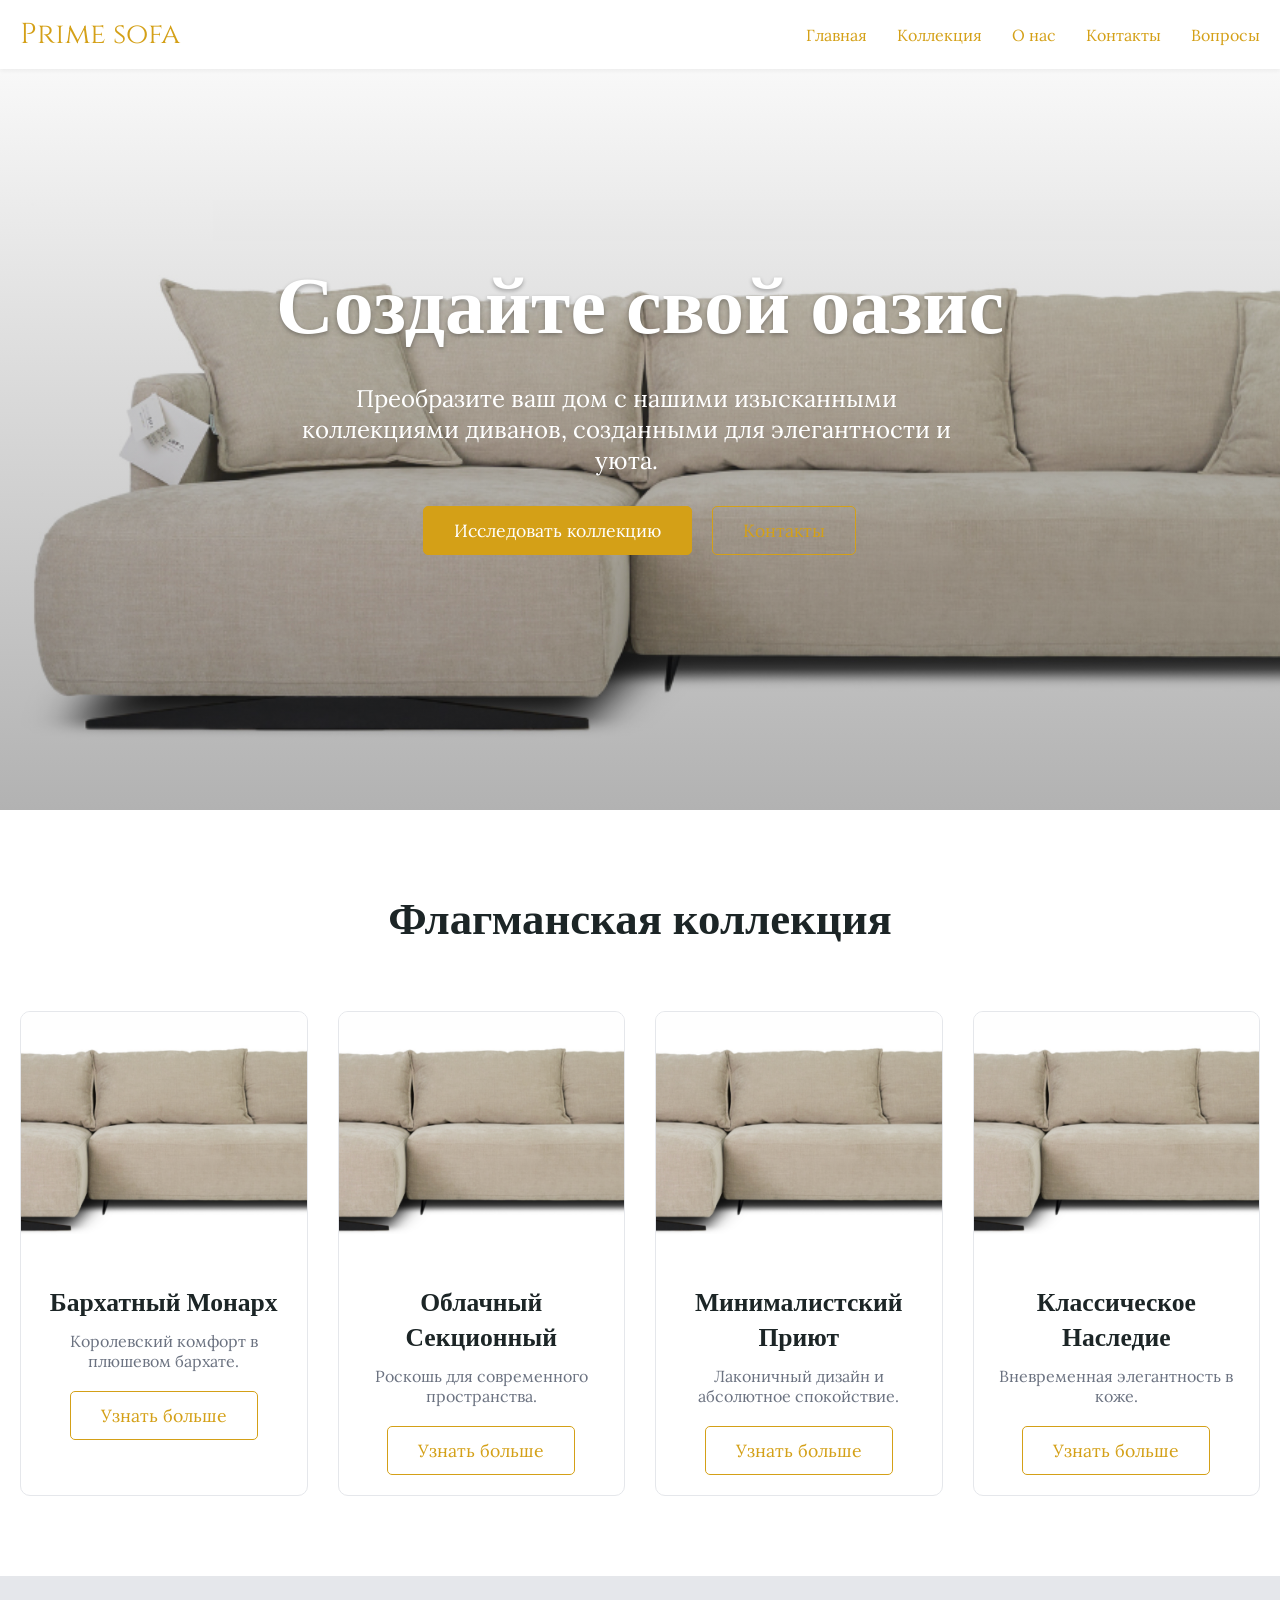
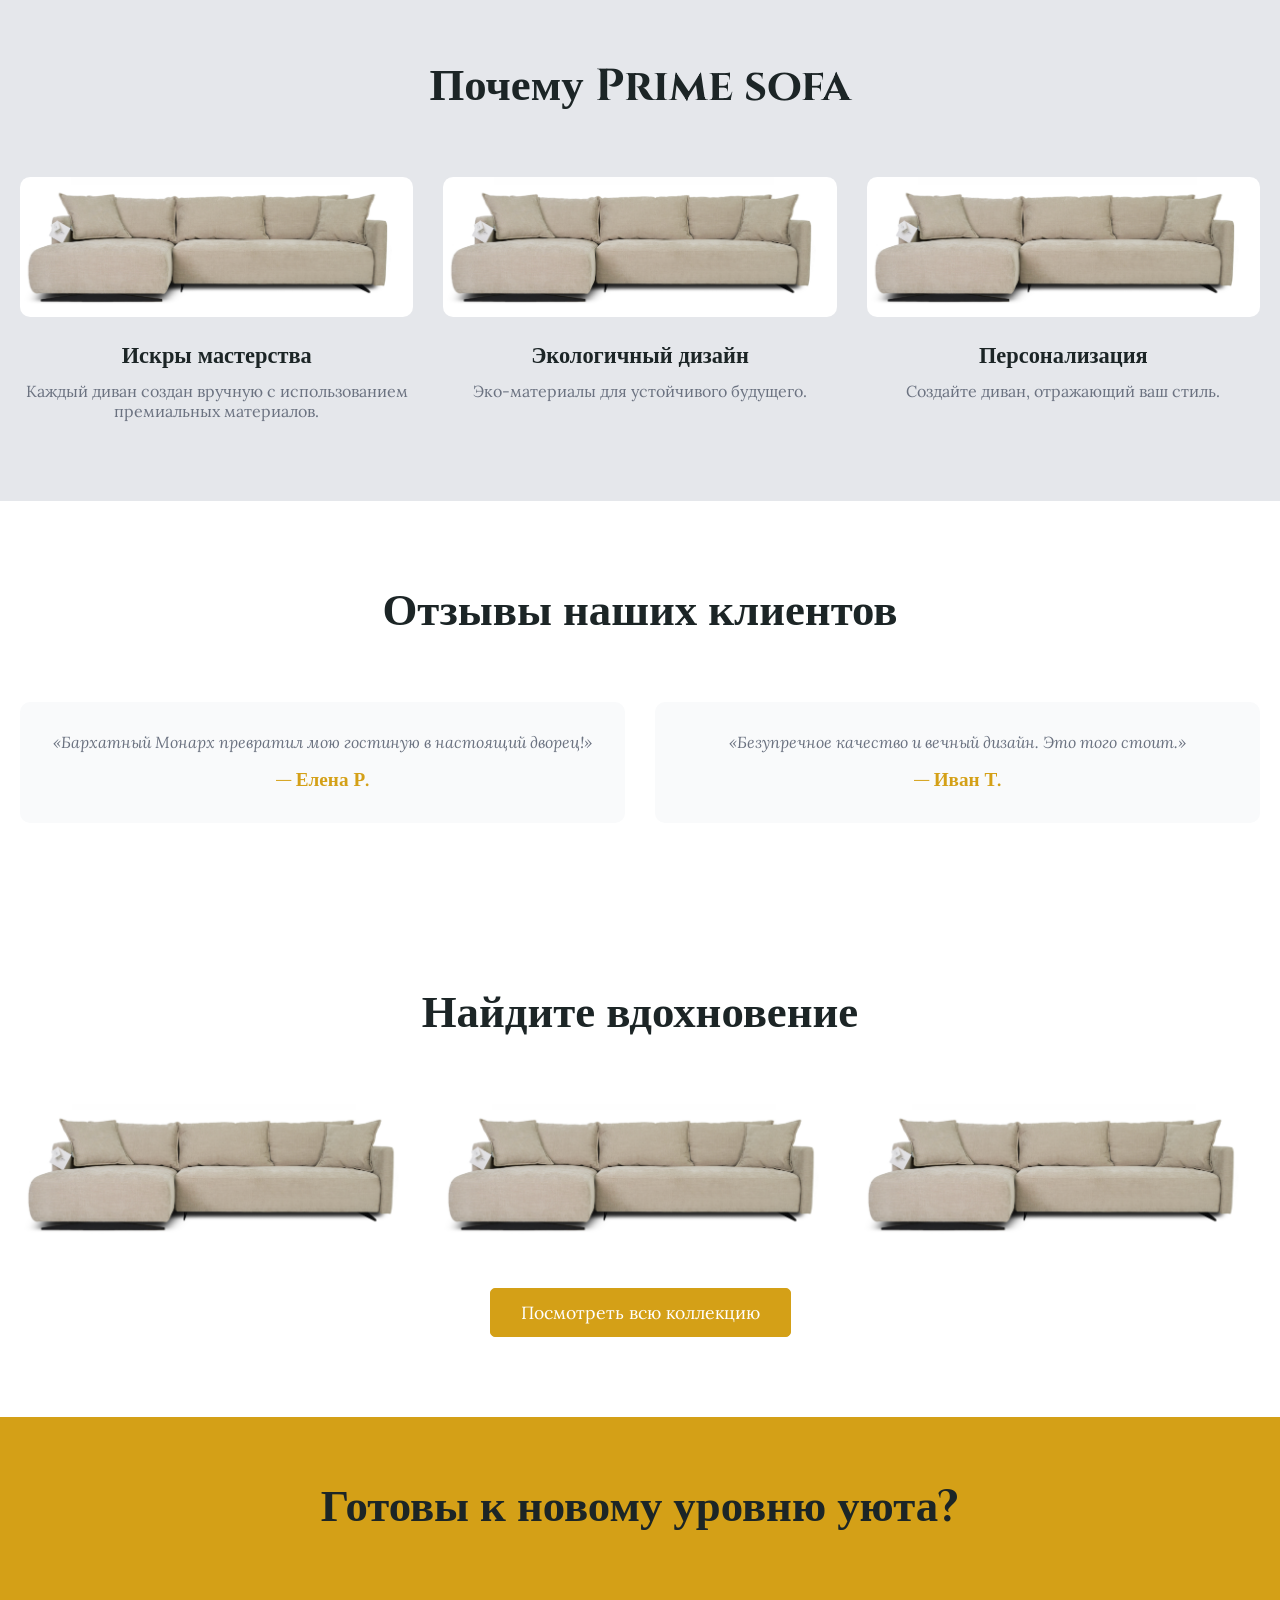
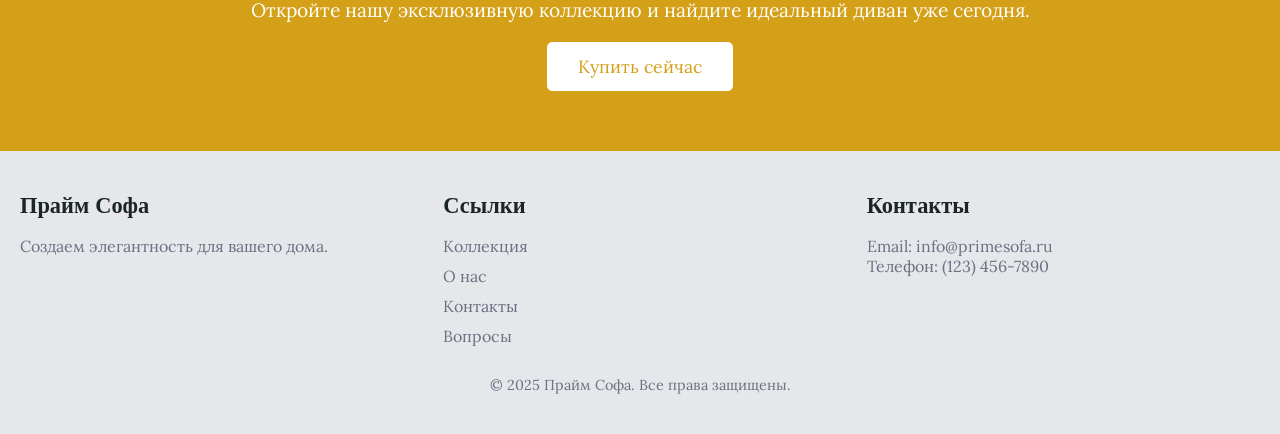
==== index.html @ dd7c4c68 "Add files via upload" ====
<!DOCTYPE html>
<html lang="ru">
<head>
    <meta charset="UTF-8">
    <meta name="viewport" content="width=device-width, initial-scale=1.0">
    <title>Прайм Софа</title>
    <link rel="stylesheet" href="css/styles.css">
    <link href="https://fonts.googleapis.com/css2?family=Cinzel:wght@400;700&family=Lora:wght@400;500&display=swap" rel="stylesheet">
</head>
<body>
    <header class="navbar">
        <div class="container">
            <a href="index.html" class="logo">Prime sofa</a>
            <nav>
                <ul class="nav-links">
                    <li><a href="index.html">Главная</a></li>
                    <li><a href="catalog.html">Коллекция</a></li>
                    <li><a href="about.html">О нас</a></li>
                    <li><a href="contact.html">Контакты</a></li>
                    <li><a href="faq.html">Вопросы</a></li>
                </ul>
                <div class="menu-toggle">
                    <span></span>
                    <span></span>
                    <span></span>
                </div>
            </nav>
        </div>
    </header>

    <section class="hero">
        <img src="images/sofa.png" class="hero-image" loading="lazy">
        <div class="hero-overlay"></div>
        <div class="hero-content">
            <h1>Создайте свой оазис</h1>
            <p>Преобразите ваш дом с нашими изысканными коллекциями диванов, созданными для элегантности и уюта.</p>
            <div class="hero-ctas">
                <a href="catalog.html" class="btn btn-primary">Исследовать коллекцию</a>
                <a href="about.html" class="btn btn-secondary">Контакты</a>
            </div>
        </div>
    </section>

    <section class="featured">
        <div class="container">
            <h2>Флагманская коллекция</h2>
            <div class="featured-grid">
                <div class="product-card" data-aos="fade-up">
                    <img src="images/sofa.png" alt="Бархатный Монарх" loading="lazy">
                    <div class="product-info">
                        <h3>Бархатный Монарх</h3>
                        <p>Королевский комфорт в плюшевом бархате.</p>
                        <a href="product.html" class="btn btn-secondary">Узнать больше</a>
                    </div>
                </div>
                <div class="product-card" data-aos="fade-up" data-aos-delay="100">
                    <img src="images/sofa.png" alt="Облачный Секционный" loading="lazy">
                    <div class="product-info">
                        <h3>Облачный Секционный</h3>
                        <p>Роскошь для современного пространства.</p>
                        <a href="product.html" class="btn btn-secondary">Узнать больше</a>
                    </div>
                </div>
                <div class="product-card" data-aos="fade-up" data-aos-delay="200">
                    <img src="images/sofa.png" alt="Минималистский Приют" loading="lazy">
                    <div class="product-info">
                        <h3>Минималистский Приют</h3>
                        <p>Лаконичный дизайн и абсолютное спокойствие.</p>
                        <a href="product.html" class="btn btn-secondary">Узнать больше</a>
                    </div>
                </div>
                <div class="product-card" data-aos="fade-up" data-aos-delay="300">
                    <img src="images/sofa.png" alt="Классическое Наследие" loading="lazy">
                    <div class="product-info">
                        <h3>Классическое Наследие</h3>
                        <p>Вневременная элегантность в коже.</p>
                        <a href="product.html" class="btn btn-secondary">Узнать больше</a>
                    </div>
                </div>
            </div>
        </div>
    </section>

    <section class="values">
        <div class="container">
            <h2>Почему Prime sofa</h2>
            <div class="values-grid">
                <div class="value-item" data-aos="fade-up">
                    <img src="images/sofa.png" alt="Мастерство" loading="lazy">
                    <h3>Искры мастерства</h3>
                    <p>Каждый диван создан вручную с использованием премиальных материалов.</p>
                </div>
                <div class="value-item" data-aos="fade-up" data-aos-delay="100">
                    <img src="images/sofa.png" alt="Экологичность" loading="lazy">
                    <h3>Экологичный дизайн</h3>
                    <p>Эко-материалы для устойчивого будущего.</p>
                </div>
                <div class="value-item" data-aos="fade-up" data-aos-delay="200">
                    <img src="images/sofa.png" alt="Индивидуальность" loading="lazy">
                    <h3>Персонализация</h3>
                    <p>Создайте диван, отражающий ваш стиль.</p>
                </div>
            </div>
        </div>
    </section>

    <section class="testimonials">
        <div class="container">
            <h2>Отзывы наших клиентов</h2>
            <div class="testimonials-grid">
                <div class="testimonial-item" data-aos="fade-up">
                    <p>«Бархатный Монарх превратил мою гостиную в настоящий дворец!»</p>
                    <h4>— Елена Р.</h4>
                </div>
                <div class="testimonial-item" data-aos="fade-up" data-aos-delay="100">
                    <p>«Безупречное качество и вечный дизайн. Это того стоит.»</p>
                    <h4>— Иван Т.</h4>
                </div>
            </div>
        </div>
    </section>

    <section class="gallery">
        <div class="container">
            <h2>Найдите вдохновение</h2>
            <div class="gallery-grid">
                <div class="gallery-item" data-aos="fade-up">
                    <img src="images/sofa.png" alt="Диван в современном доме" loading="lazy">
                </div>
                <div class="gallery-item" data-aos="fade-up" data-aos-delay="100">
                    <img src="images/sofa.png" alt="Диван в уютном пространстве" loading="lazy">
                </div>
                <div class="gallery-item" data-aos="fade-up" data-aos-delay="200">
                    <img src="images/sofa.png" alt="Диван в роскошной обстановке" loading="lazy">
                </div>
            </div>
            <div class="gallery-cta">
                <a href="catalog.html" class="btn btn-primary">Посмотреть всю коллекцию</a>
            </div>
        </div>
    </section>

    <section class="cta-banner">
        <div class="container">
            <h2>Готовы к новому уровню уюта?</h2>
            <p>Откройте нашу эксклюзивную коллекцию и найдите идеальный диван уже сегодня.</p>
            <a href="catalog.html" class="btn btn-primary">Купить сейчас</a>
        </div>
    </section>

    <footer>
        <div class="container">
            <div class="footer-grid">
                <div>
                    <h3>Прайм Софа</h3>
                    <p>Создаем элегантность для вашего дома.</p>
                </div>
                <div>
                    <h3>Ссылки</h3>
                    <ul>
                        <li><a href="catalog.html">Коллекция</a></li>
                        <li><a href="about.html">О нас</a></li>
                        <li><a href="contact.html">Контакты</a></li>
                        <li><a href="faq.html">Вопросы</a></li>
                    </ul>
                </div>
                <div>
                    <h3>Контакты</h3>
                    <p>Email: info@primesofa.ru</p>
                    <p>Телефон: (123) 456-7890</p>
                </div>
            </div>
            <p class="footer-bottom">© 2025 Прайм Софа. Все права защищены.</p>
        </div>
    </footer>

    <script src="js/main.js"></script>
</body>
</html>
---- css/styles.css ----
* {
    margin: 0;
    padding: 0;
    box-sizing: border-box;
}

body {
    font-family: 'Lora', serif;
    color: #6B7280;
    background: #FFFFFF;
    overflow-x: hidden;
}

.container {
    max-width: 1400px;
    margin: 0 auto;
    padding: 0 20px;
}

/* Navbar */
.navbar {
    position: fixed;
    top: 0;
    width: 100%;
    background: rgba(255, 255, 255, 0.95);
    z-index: 1000;
    padding: 15px 0;
    box-shadow: 0 2px 4px rgba(0, 0, 0, 0.05);
}

.navbar .container {
    display: flex;
    justify-content: space-between;
    align-items: center;
}

.logo {
    font-family: 'Cinzel', serif;
    font-size: 1.8rem;
    color: #D4A017;
    text-decoration: none;
}

.nav-links {
    list-style: none;
    display: flex;
    gap: 30px;
}

.nav-links a {
    color: #D4A017;
    text-decoration: none;
    font-size: 1rem;
    transition: color 0.3s ease;
}

.nav-links a:hover {
    color: #B8860B;
}

.menu-toggle {
    display: none;
    flex-direction: column;
    gap: 5px;
    cursor: pointer;
}

.menu-toggle span {
    width: 25px;
    height: 2px;
    background: #D4A017;
    transition: all 0.3s ease;
}

/* Hero */
.hero {
    position: relative;
    height: 90vh;
    display: flex;
    align-items: center;
    justify-content: center;
    text-align: center;
    overflow: hidden;
}

.hero-image {
    position: absolute;
    top: 200px;
    left: 0;
    object-fit: cover;
}

.hero-overlay {
    position: absolute;
    top: 0;
    left: 0;
    width: 100%;
    height: 100%;
    background: linear-gradient(rgba(255, 255, 255, 0.2), rgba(0, 0, 0, 0.3));
    z-index: 1;
}

.hero-content {
    position: relative;
    z-index: 2;
    color: #1C2526;
}

.hero-content h1 {
    font-family: 'Cinzel', serif;
    font-size: 5rem;
    margin-bottom: 20px;
    color: #FFFFFF;
    text-shadow: 0 2px 4px rgba(0, 0, 0, 0.3);
}

.hero-content p {
    font-size: 1.5rem;
    margin-bottom: 30px;
    max-width: 700px;
    color: #FFFFFF;
}

.hero-ctas {
    display: flex;
    gap: 20px;
    justify-content: center;
}

.btn {
    display: inline-block;
    padding: 12px 30px;
    text-decoration: none;
    font-size: 1.1rem;
    border-radius: 5px;
    transition: all 0.3s ease;
}

.btn-primary {
    background: #D4A017;
    color: #FFFFFF;
    border: 1px solid #D4A017;
}

.btn-primary:hover {
    background: #B8860B;
    border-color: #B8860B;
}

.btn-secondary {
    background: transparent;
    color: #D4A017;
    border: 1px solid #D4A017;
}

.btn-secondary:hover {
    background: #D4A017;
    color: #FFFFFF;
}

/* Featured Section */
.featured {
    padding: 80px 0;
    background: #FFFFFF;
}

.featured h2, .values h2, .testimonials h2, .gallery h2, .cta-banner h2 {
    font-family: 'Cinzel', serif;
    font-size: 2.8rem;
    text-align: center;
    margin-bottom: 60px;
    color: #1C2526;
}

.featured-grid {
    display: grid;
    grid-template-columns: repeat(auto-fit, minmax(250px, 1fr));
    gap: 30px;
}

.product-card {
    background: #FFFFFF;
    border: 1px solid #E5E7EB;
    border-radius: 10px;
    overflow: hidden;
    transition: transform 0.3s ease, box-shadow 0.3s ease;
}

.product-card:hover {
    transform: translateY(-10px);
    box-shadow: 0 6px 20px rgba(0, 0, 0, 0.1);
}

.product-card img {
    width: 100%;
    height: 250px;
    object-fit: cover;
}

.product-info {
    padding: 20px;
    text-align: center;
}

.product-info h3 {
    font-family: 'Cinzel', serif;
    font-size: 1.6rem;
    color: #1C2526;
    margin-bottom: 10px;
}

.product-info p {
    font-size: 1rem;
    margin-bottom: 20px;
}

/* Values Section */
.values {
    padding: 80px 0;
    background: #E5E7EB;
}

.values-grid {
    display: grid;
    grid-template-columns: repeat(auto-fit, minmax(250px, 1fr));
    gap: 30px;
}

.value-item {
    text-align: center;
}

.value-item img {
    width: 100%;
    height: 140px;
    object-fit: cover;
    border-radius: 10px;
    margin-bottom: 20px;
}

.value-item h3 {
    font-family: 'Cinzel', serif;
    font-size: 1.4rem;
    color: #1C2526;
    margin-bottom: 10px;
}

/* Testimonials Section */
.testimonials {
    padding: 80px 0;
    background: #FFFFFF;
}

.testimonials-grid {
    display: grid;
    grid-template-columns: repeat(auto-fit, minmax(300px, 1fr));
    gap: 30px;
}

.testimonial-item {
    background: #F9FAFB;
    padding: 30px;
    border-radius: 10px;
    text-align: center;
}

.testimonial-item p {
    font-style: italic;
    margin-bottom: 15px;
}

.testimonial-item h4 {
    font-family: 'Cinzel', serif;
    color: #D4A017;
    font-size: 1.2rem;
}

/* Gallery Section */
.gallery {
    padding: 80px 0;
    background: #FFFFFF;
}

.gallery-grid {
    display: grid;
    grid-template-columns: repeat(auto-fit, minmax(300px, 1fr));
    gap: 20px;
}

.gallery-item img {
    width: 100%;
    height: 140px;
    object-fit: cover;
    border-radius: 10px;
    transition: transform 0.3s ease;
}

.gallery-item:hover img {
    transform: scale(1.05);
}

.gallery-cta {
    text-align: center;
    margin-top: 40px;
}

/* CTA Banner */
.cta-banner {
    padding: 60px 0;
    background: #D4A017;
    color: #FFFFFF;
    text-align: center;
}

.cta-banner p {
    font-size: 1.2rem;
    margin-bottom: 20px;
    color: #FFFFFF;
}

.cta-banner .btn {
    background: #FFFFFF;
    color: #D4A017;
    border-color: #FFFFFF;
}

.cta-banner .btn:hover {
    background: #E5E7EB;
    color: #D4A017;
}

/* Footer */
footer {
    background: #E5E7EB;
    padding: 40px 0;
}

.footer-grid {
    display: grid;
    grid-template-columns: repeat(auto-fit, minmax(200px, 1fr));
    gap: 30px;
    margin-bottom: 20px;
}

.footer-grid h3 {
    font-family: 'Cinzel', serif;
    color: #1C2526;
    font-size: 1.4rem;
    margin-bottom: 15px;
}

.footer-grid ul {
    list-style: none;
}

.footer-grid ul li {
    margin-bottom: 10px;
}

.footer-grid ul li a {
    color: #6B7280;
    text-decoration: none;
}

.footer-grid ul li a:hover {
    color: #D4A017;
}

.footer-bottom {
    text-align: center;
    font-size: 0.9rem;
    color: #6B7280;
}

/* Responsive Design */
@media (max-width: 768px) {
    .nav-links {
        display: none;
        position: absolute;
        top: 70px;
        left: 0;
        width: 100%;
        background: #FFFFFF;
        flex-direction: column;
        padding: 20px;
        text-align: center;
        box-shadow: 0 4px 8px rgba(0, 0, 0, 0.1);
    }

    .nav-links.active {
        display: flex;
    }

    .menu-toggle {
        display: flex;
    }

    .hero-content h1 {
        font-size: 3rem;
    }

    .hero-content p {
        font-size: 1.2rem;
    }

    .hero-ctas {
        flex-direction: column;
        gap: 15px;
    }

    .product-card img, .gallery-item img {
        height: 200px;
    }
}


/* Previous styles unchanged, adding page-specific styles */

/* Catalog Page */
.catalog {
    padding: 80px 0;
    background: #FFFFFF;
}

.filters {
    display: flex;
    gap: 20px;
    margin-bottom: 40px;
    justify-content: center;
}

.filter {
    padding: 10px;
    border: 1px solid #E5E7EB;
    border-radius: 5px;
    font-family: 'Lora', serif;
    font-size: 1rem;
    color: #6B7280;
    background: #FFFFFF;
    transition: border-color 0.3s ease;
}

.filter:hover, .filter:focus {
    border-color: #D4A017;
}

.catalog-grid {
    display: grid;
    grid-template-columns: repeat(auto-fit, minmax(250px, 1fr));
    gap: 30px;
}

/* Product Page */
.product-hero {
    position: relative;
    height: 70vh;
    display: flex;
    align-items: center;
    justify-content: center;
    text-align: center;
    overflow: hidden;
}

.product-image {
    position: absolute;
    top: 0;
    left: 0;
    width: 100%;
    height: 100%;
    object-fit: cover;
}

.product-overlay {
    position: absolute;
    top: 0;
    left: 0;
    width: 100%;
    height: 100%;
    background: linear-gradient(rgba(255, 255, 255, 0.2), rgba(0, 0, 0, 0.3));
    z-index: 1;
}

.product-content {
    position: relative;
    z-index: 2;
    color: #FFFFFF;
}

.product-details {
    padding: 80px 0;
    background: #FFFFFF;
}

.product-main {
    display: grid;
    grid-template-columns: 1fr 1fr;
    gap: 40px;
}

.product-gallery {
    position: relative;
}

.main-image {
    width: 100%;
    height: 400px;
    object-fit: cover;
    border-radius: 10px;
    cursor: zoom-in;
}

.thumbnails {
    display: flex;
    gap: 10px;
    margin-top: 10px;
}

.thumbnail {
    width: 80px;
    height: 80px;
    object-fit: cover;
    border-radius: 5px;
    cursor: pointer;
    opacity: 0.6;
    transition: opacity 0.3s ease;
}

.thumbnail.active, .thumbnail:hover {
    opacity: 1;
}

.product-info h2 {
    font-family: 'Cinzel', serif;
    font-size: 2rem;
    color: #1C2526;
    margin-bottom: 20px;
}

.specs {
    list-style: none;
    margin-bottom: 20px;
}

.specs li {
    margin-bottom: 10px;
    font-size: 1.1rem;
}

.related-products {
    padding: 80px 0;
    background: #E5E7EB;
}

/* About Page */
.about-story {
    padding: 80px 0;
    background: #FFFFFF;
}

.about-story p {
    max-width: 800px;
    margin: 0 auto 20px;
    font-size: 1.1rem;
}

.about-team {
    padding: 80px 0;
    background: #E5E7EB;
    text-align: center;
}

.team-image {
    width: 100%;
    max-width: 800px;
    height: 400px;
    object-fit: cover;
    border-radius: 10px;
    margin-bottom: 20px;
}

/* Contact Page */
.contact {
    padding: 80px 0;
    background: #FFFFFF;
}

.contact-grid {
    display: grid;
    grid-template-columns: 1fr 1fr;
    gap: 40px;
}

.contact-form form {
    display: flex;
    flex-direction: column;
    gap: 20px;
}

.contact-form input, .contact-form textarea {
    padding: 15px;
    border: 1px solid #E5E7EB;
    border-radius: 5px;
    font-family: 'Lora', serif;
    font-size: 1rem;
    color: #6B7280;
}

.contact-form textarea {
    resize: vertical;
    min-height: 150px;
}

.contact-info p {
    margin-bottom: 15px;
    font-size: 1.1rem;
}

.map-placeholder {
    width: 100%;
    height: 200px;
    background: #E5E7EB;
    display: flex;
    align-items: center;
    justify-content: center;
    border-radius: 10px;
    margin-top: 20px;
}

/* FAQ Page */
.faq {
    padding: 80px 0;
    background: #FFFFFF;
}

.faq-list {
    max-width: 800px;
    margin: 0 auto;
}

.faq-item {
    border-bottom: 1px solid #E5E7EB;
    padding: 20px 0;
}

.faq-question {
    font-family: 'Cinzel', serif;
    font-size: 1.4rem;
    color: #1C2526;
    cursor: pointer;
    display: flex;
    justify-content: space-between;
    align-items: center;
}

.faq-question::after {
    content: '+';
    font-size: 1.6rem;
    color: #D4A017;
    transition: transform 0.3s ease;
}

.faq-item.active .faq-question::after {
    content: '−';
}

.faq-answer {
    max-height: 0;
    overflow: hidden;
    transition: max-height 0.3s ease;
}

.faq-item.active .faq-answer {
    max-height: 200px;
    padding-top: 15px;
}

.faq-answer p {
    font-size: 1rem;
}

/* Responsive Adjustments */
@media (max-width: 768px) {
    .product-main, .contact-grid {
        grid-template-columns: 1fr;
    }

    .main-image, .team-image {
        height: 300px;
    }

    .thumbnails {
        justify-content: center;
    }

    .filters {
        flex-direction: column;
        align-items: center;
    }

    .filter {
        width: 100%;
        max-width: 300px;
    }
}


.contact-social {
    padding: 20px;
}

.social-links {
    display: flex;
    flex-direction: column;
    gap: 20px;
}

.social-item {
    display: flex;
    align-items: center;
    gap: 15px;
}

.social-icon {
    width: 40px;
    height: 40px;
    object-fit: contain;
}

.social-item a {
    display: flex;
    align-items: center;
    text-decoration: none;
    color: #333;
    font-size: 1.1rem;
    transition: color 0.3s ease;
}

.social-item a:hover {
    color: #007bff;
}
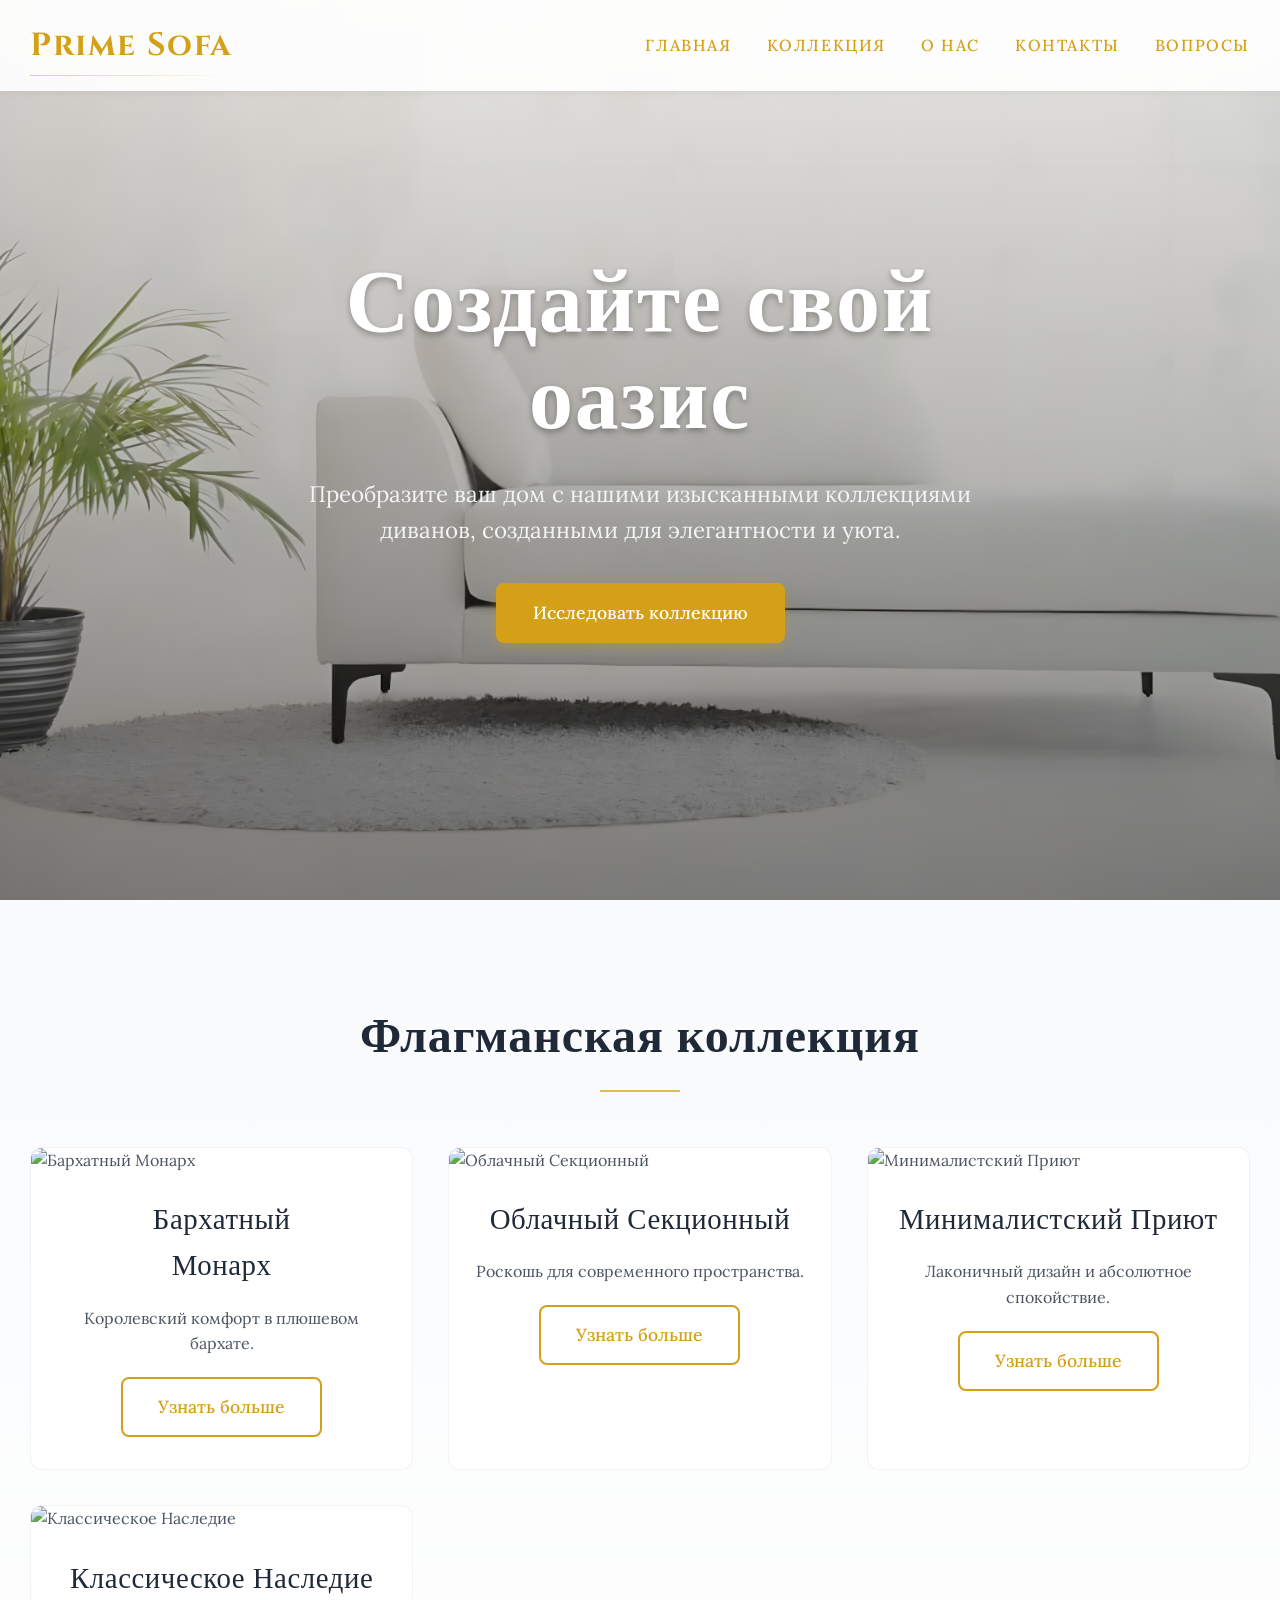
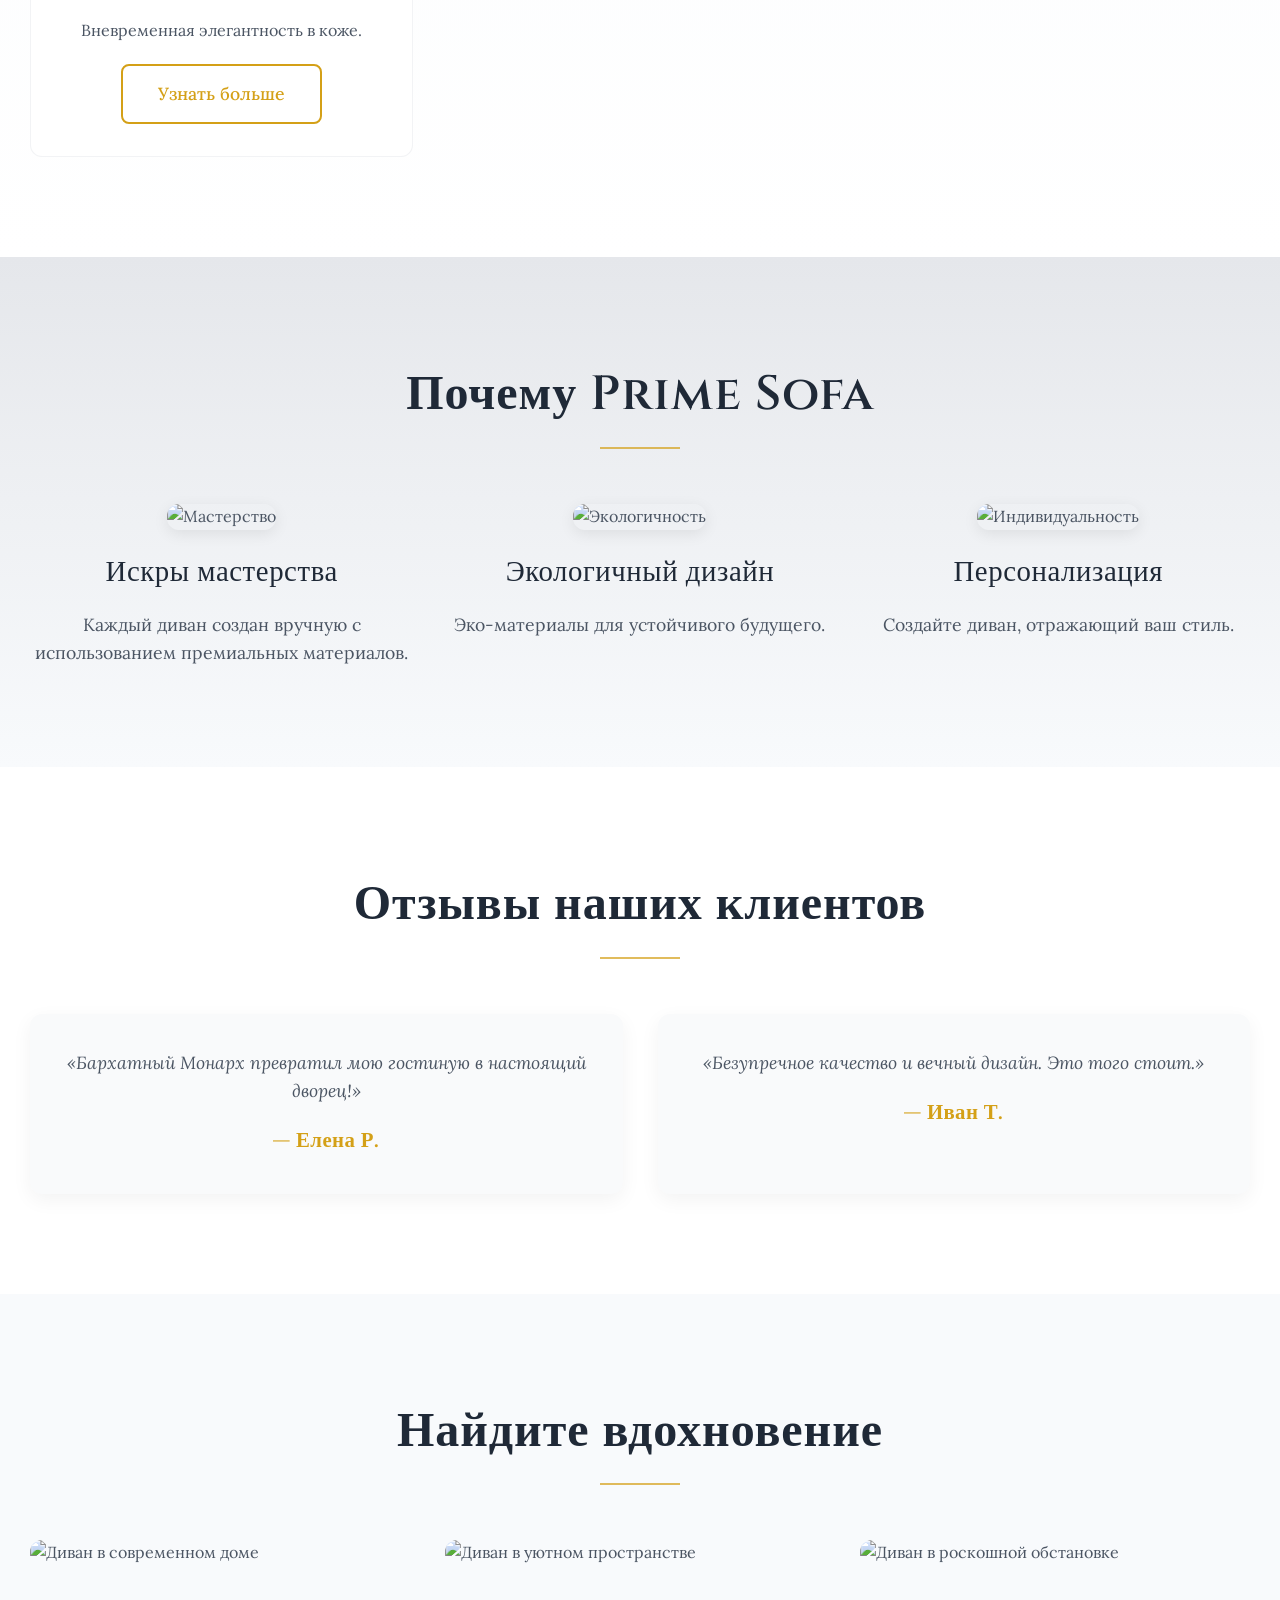
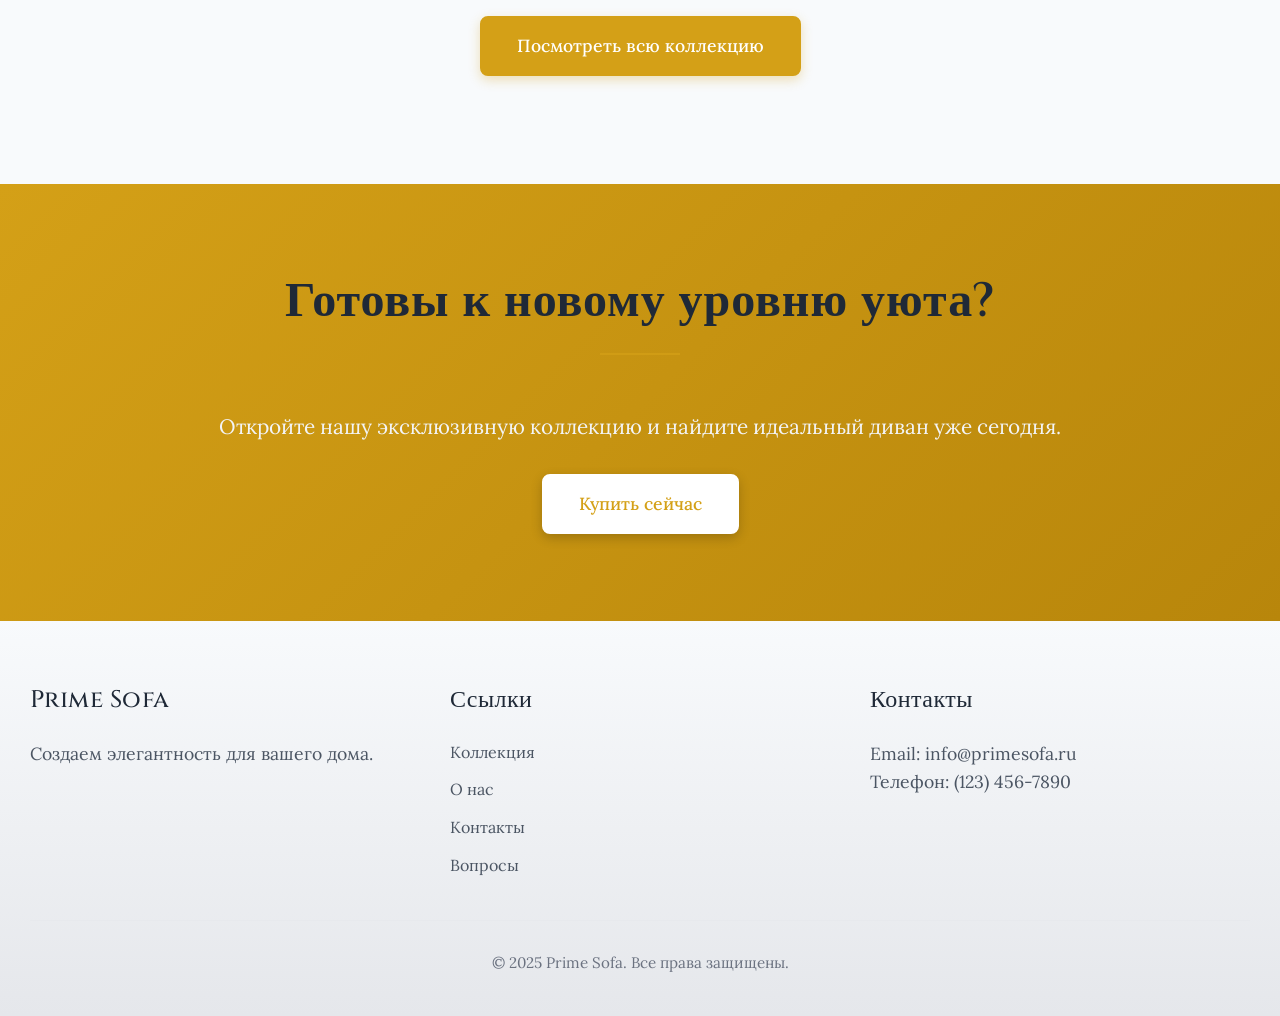
==== commit 4f09388a: "Add files via upload" ====
--- a/index.html
+++ b/index.html
@@ -3,14 +3,14 @@
 <head>
     <meta charset="UTF-8">
     <meta name="viewport" content="width=device-width, initial-scale=1.0">
-    <title>Прайм Софа</title>
+    <title>Prime Sofa</title>
     <link rel="stylesheet" href="css/styles.css">
     <link href="https://fonts.googleapis.com/css2?family=Cinzel:wght@400;700&family=Lora:wght@400;500&display=swap" rel="stylesheet">
 </head>
 <body>
     <header class="navbar">
         <div class="container">
-            <a href="index.html" class="logo">Prime sofa</a>
+            <a href="index.html" class="logo">Prime Sofa</a>
             <nav>
                 <ul class="nav-links">
                     <li><a href="index.html">Главная</a></li>
@@ -29,14 +29,13 @@
     </header>
 
     <section class="hero">
-        <img src="images/sofa.png" class="hero-image" loading="lazy">
+        <img src="images/hero-sofa.png" alt="Роскошный диван" class="hero-image" loading="lazy">
         <div class="hero-overlay"></div>
         <div class="hero-content">
             <h1>Создайте свой оазис</h1>
             <p>Преобразите ваш дом с нашими изысканными коллекциями диванов, созданными для элегантности и уюта.</p>
             <div class="hero-ctas">
                 <a href="catalog.html" class="btn btn-primary">Исследовать коллекцию</a>
-                <a href="about.html" class="btn btn-secondary">Контакты</a>
             </div>
         </div>
     </section>
@@ -46,15 +45,15 @@
             <h2>Флагманская коллекция</h2>
             <div class="featured-grid">
                 <div class="product-card" data-aos="fade-up">
-                    <img src="images/sofa.png" alt="Бархатный Монарх" loading="lazy">
+                    <img src="images/product1.jpg" alt="Бархатный Монарх" loading="lazy">
                     <div class="product-info">
-                        <h3>Бархатный Монарх</h3>
+                        <h3>Бархатный <br> Монарх</h3>
                         <p>Королевский комфорт в плюшевом бархате.</p>
                         <a href="product.html" class="btn btn-secondary">Узнать больше</a>
                     </div>
                 </div>
                 <div class="product-card" data-aos="fade-up" data-aos-delay="100">
-                    <img src="images/sofa.png" alt="Облачный Секционный" loading="lazy">
+                    <img src="images/product2.jpg" alt="Облачный Секционный" loading="lazy">
                     <div class="product-info">
                         <h3>Облачный Секционный</h3>
                         <p>Роскошь для современного пространства.</p>
@@ -62,7 +61,7 @@
                     </div>
                 </div>
                 <div class="product-card" data-aos="fade-up" data-aos-delay="200">
-                    <img src="images/sofa.png" alt="Минималистский Приют" loading="lazy">
+                    <img src="images/product3.jpg" alt="Минималистский Приют" loading="lazy">
                     <div class="product-info">
                         <h3>Минималистский Приют</h3>
                         <p>Лаконичный дизайн и абсолютное спокойствие.</p>
@@ -70,7 +69,7 @@
                     </div>
                 </div>
                 <div class="product-card" data-aos="fade-up" data-aos-delay="300">
-                    <img src="images/sofa.png" alt="Классическое Наследие" loading="lazy">
+                    <img src="images/product4.jpg" alt="Классическое Наследие" loading="lazy">
                     <div class="product-info">
                         <h3>Классическое Наследие</h3>
                         <p>Вневременная элегантность в коже.</p>
@@ -83,20 +82,20 @@
 
     <section class="values">
         <div class="container">
-            <h2>Почему Prime sofa</h2>
+            <h2>Почему Prime Sofa</h2>
             <div class="values-grid">
                 <div class="value-item" data-aos="fade-up">
-                    <img src="images/sofa.png" alt="Мастерство" loading="lazy">
+                    <img src="images/value1.jpg" alt="Мастерство" loading="lazy">
                     <h3>Искры мастерства</h3>
                     <p>Каждый диван создан вручную с использованием премиальных материалов.</p>
                 </div>
                 <div class="value-item" data-aos="fade-up" data-aos-delay="100">
-                    <img src="images/sofa.png" alt="Экологичность" loading="lazy">
+                    <img src="images/value2.jpg" alt="Экологичность" loading="lazy">
                     <h3>Экологичный дизайн</h3>
                     <p>Эко-материалы для устойчивого будущего.</p>
                 </div>
                 <div class="value-item" data-aos="fade-up" data-aos-delay="200">
-                    <img src="images/sofa.png" alt="Индивидуальность" loading="lazy">
+                    <img src="images/value3.jpg" alt="Индивидуальность" loading="lazy">
                     <h3>Персонализация</h3>
                     <p>Создайте диван, отражающий ваш стиль.</p>
                 </div>
@@ -125,13 +124,13 @@
             <h2>Найдите вдохновение</h2>
             <div class="gallery-grid">
                 <div class="gallery-item" data-aos="fade-up">
-                    <img src="images/sofa.png" alt="Диван в современном доме" loading="lazy">
+                    <img src="images/gallery1.jpg" alt="Диван в современном доме" loading="lazy">
                 </div>
                 <div class="gallery-item" data-aos="fade-up" data-aos-delay="100">
-                    <img src="images/sofa.png" alt="Диван в уютном пространстве" loading="lazy">
+                    <img src="images/gallery2.jpg" alt="Диван в уютном пространстве" loading="lazy">
                 </div>
                 <div class="gallery-item" data-aos="fade-up" data-aos-delay="200">
-                    <img src="images/sofa.png" alt="Диван в роскошной обстановке" loading="lazy">
+                    <img src="images/gallery3.jpg" alt="Диван в роскошной обстановке" loading="lazy">
                 </div>
             </div>
             <div class="gallery-cta">
@@ -152,7 +151,7 @@
         <div class="container">
             <div class="footer-grid">
                 <div>
-                    <h3>Прайм Софа</h3>
+                    <h3>Prime Sofa</h3>
                     <p>Создаем элегантность для вашего дома.</p>
                 </div>
                 <div>
@@ -170,7 +169,7 @@
                     <p>Телефон: (123) 456-7890</p>
                 </div>
             </div>
-            <p class="footer-bottom">© 2025 Прайм Софа. Все права защищены.</p>
+            <p class="footer-bottom">© 2025 Prime Sofa. Все права защищены.</p>
         </div>
     </footer>
 
--- a/css/styles.css
+++ b/css/styles.css
@@ -2,19 +2,49 @@
     margin: 0;
     padding: 0;
     box-sizing: border-box;
+    scroll-behavior: smooth;
 }
 
 body {
     font-family: 'Lora', serif;
-    color: #6B7280;
-    background: #FFFFFF;
+    color: #4B5563; /* Softer gray for text */
+    background: #F8FAFC; /* Off-white for warmth */
     overflow-x: hidden;
+    line-height: 1.6;
 }
 
 .container {
-    max-width: 1400px;
+    max-width: 1440px; /* Wider for modern screens */
     margin: 0 auto;
-    padding: 0 20px;
+    padding: 0 30px;
+}
+
+/* Typography */
+h1, h2, h3, h4 {
+    font-family: 'Cinzel', serif;
+    color: #1F2937; /* Deep gray for headings */
+    letter-spacing: 0.02em;
+}
+
+h1 {
+    font-size: 5.5rem;
+    font-weight: 700;
+    line-height: 1.1;
+}
+
+h2 {
+    font-size: 3rem;
+    font-weight: 600;
+}
+
+h3 {
+    font-size: 1.8rem;
+    font-weight: 500;
+}
+
+p {
+    font-size: 1.1rem;
+    color: #4B5563;
 }
 
 /* Navbar */
@@ -22,10 +52,12 @@
     position: fixed;
     top: 0;
     width: 100%;
-    background: rgba(255, 255, 255, 0.95);
+    background: rgba(255, 255, 255, 0.92);
+    backdrop-filter: blur(12px); /* Glassy effect */
     z-index: 1000;
-    padding: 15px 0;
-    box-shadow: 0 2px 4px rgba(0, 0, 0, 0.05);
+    padding: 20px 0;
+    box-shadow: 0 2px 8px rgba(0, 0, 0, 0.05);
+    transition: background 0.3s ease;
 }
 
 .navbar .container {
@@ -36,37 +68,70 @@
 
 .logo {
     font-family: 'Cinzel', serif;
-    font-size: 1.8rem;
-    color: #D4A017;
+    font-size: 2rem;
+    color: #D4A017; /* Gold */
     text-decoration: none;
+    font-weight: 700;
+    letter-spacing: 0.05em;
+    position: relative;
+}
+
+.logo::after {
+    content: '';
+    position: absolute;
+    bottom: -5px;
+    left: 0;
+    width: 100%;
+    height: 1px;
+    background: linear-gradient(to right, #D4A017, transparent);
+    opacity: 0.5;
 }
 
 .nav-links {
     list-style: none;
     display: flex;
-    gap: 30px;
+    gap: 35px;
 }
 
 .nav-links a {
     color: #D4A017;
     text-decoration: none;
     font-size: 1rem;
+    font-weight: 500;
+    text-transform: uppercase;
+    letter-spacing: 0.1em;
+    position: relative;
     transition: color 0.3s ease;
 }
 
+.nav-links a::after {
+    content: '';
+    position: absolute;
+    bottom: -5px;
+    left: 0;
+    width: 0;
+    height: 1px;
+    background: #D4A017;
+    transition: width 0.3s ease;
+}
+
+.nav-links a:hover::after {
+    width: 100%;
+}
+
 .nav-links a:hover {
-    color: #B8860B;
+    color: #B8860B; /* Darker gold on hover */
 }
 
 .menu-toggle {
     display: none;
     flex-direction: column;
-    gap: 5px;
+    gap: 6px;
     cursor: pointer;
 }
 
 .menu-toggle span {
-    width: 25px;
+    width: 30px;
     height: 2px;
     background: #D4A017;
     transition: all 0.3s ease;
@@ -75,7 +140,7 @@
 /* Hero */
 .hero {
     position: relative;
-    height: 90vh;
+    height: 100vh;
     display: flex;
     align-items: center;
     justify-content: center;
@@ -85,9 +150,12 @@
 
 .hero-image {
     position: absolute;
-    top: 200px;
+    top: 0;
     left: 0;
+    width: 100%;
+    height: 100%;
     object-fit: cover;
+    filter: brightness(0.9);
 }
 
 .hero-overlay {
@@ -96,134 +164,169 @@
     left: 0;
     width: 100%;
     height: 100%;
-    background: linear-gradient(rgba(255, 255, 255, 0.2), rgba(0, 0, 0, 0.3));
+    background: linear-gradient(to bottom, rgba(255, 255, 255, 0.15), rgba(0, 0, 0, 0.4));
     z-index: 1;
 }
 
 .hero-content {
     position: relative;
     z-index: 2;
-    color: #1C2526;
+    max-width: 800px;
+    padding: 20px;
 }
 
 .hero-content h1 {
-    font-family: 'Cinzel', serif;
-    font-size: 5rem;
-    margin-bottom: 20px;
     color: #FFFFFF;
-    text-shadow: 0 2px 4px rgba(0, 0, 0, 0.3);
+    text-shadow: 0 3px 6px rgba(0, 0, 0, 0.3);
+    margin-bottom: 25px;
 }
 
 .hero-content p {
-    font-size: 1.5rem;
-    margin-bottom: 30px;
-    max-width: 700px;
-    color: #FFFFFF;
+    color: #F3F4F6;
+    font-size: 1.4rem;
+    margin-bottom: 35px;
 }
 
 .hero-ctas {
     display: flex;
-    gap: 20px;
+    gap: 25px;
     justify-content: center;
 }
 
 .btn {
     display: inline-block;
-    padding: 12px 30px;
+    padding: 14px 35px;
     text-decoration: none;
     font-size: 1.1rem;
-    border-radius: 5px;
-    transition: all 0.3s ease;
+    font-weight: 500;
+    border-radius: 8px;
+    transition: all 0.4s ease;
+    position: relative;
+    overflow: hidden;
 }
 
 .btn-primary {
     background: #D4A017;
     color: #FFFFFF;
-    border: 1px solid #D4A017;
+    border: 2px solid #D4A017;
+    box-shadow: 0 4px 12px rgba(212, 160, 23, 0.3);
 }
 
 .btn-primary:hover {
-    background: #B8860B;
-    border-color: #B8860B;
+    background: #FFFFFF;
+    color: #D4A017;
+    border-color: #D4A017;
+    transform: translateY(-3px);
+}
+
+.btn-primary::before {
+    content: '';
+    position: absolute;
+    top: 0;
+    left: -100%;
+    width: 100%;
+    height: 100%;
+    background: linear-gradient(90deg, transparent, rgba(255, 255, 255, 0.2), transparent);
+    transition: left 0.4s ease;
+}
+
+.btn-primary:hover::before {
+    left: 100%;
 }
 
 .btn-secondary {
     background: transparent;
     color: #D4A017;
-    border: 1px solid #D4A017;
+    border: 2px solid #D4A017;
 }
 
 .btn-secondary:hover {
     background: #D4A017;
     color: #FFFFFF;
+    transform: translateY(-3px);
 }
 
 /* Featured Section */
 .featured {
-    padding: 80px 0;
-    background: #FFFFFF;
-}
-
-.featured h2, .values h2, .testimonials h2, .gallery h2, .cta-banner h2 {
-    font-family: 'Cinzel', serif;
-    font-size: 2.8rem;
-    text-align: center;
-    margin-bottom: 60px;
-    color: #1C2526;
+    padding: 100px 0;
+    background: linear-gradient(to bottom, #F8FAFC, #FFFFFF);
+}
+
+.featured h2, .values h2, .testimonials h2, .gallery h2, .cta-banner h2, .catalog h2, .product-details h2, .related-products h2, .about-story h2, .about-team h2, .contact h2, .faq h2 {
+    text-align: center;
+    margin-bottom: 70px;
+    position: relative;
+}
+
+.featured h2::after, .values h2::after, .testimonials h2::after, .gallery h2::after, .cta-banner h2::after, .catalog h2::after, .product-details h2::after, .related-products h2::after, .about-story h2::after, .about-team h2::after, .contact h2::after, .faq h2::after {
+    content: '';
+    position: absolute;
+    bottom: -15px;
+    left: 50%;
+    transform: translateX(-50%);
+    width: 80px;
+    height: 2px;
+    background: #D4A017;
+    opacity: 0.7;
 }
 
 .featured-grid {
     display: grid;
-    grid-template-columns: repeat(auto-fit, minmax(250px, 1fr));
-    gap: 30px;
+    grid-template-columns: repeat(auto-fit, minmax(280px, 1fr));
+    gap: 35px;
 }
 
 .product-card {
     background: #FFFFFF;
-    border: 1px solid #E5E7EB;
-    border-radius: 10px;
+    border: 1px solid rgba(229, 231, 235, 0.5);
+    border-radius: 12px;
     overflow: hidden;
-    transition: transform 0.3s ease, box-shadow 0.3s ease;
+    transition: transform 0.4s ease, box-shadow 0.4s ease;
+    position: relative;
 }
 
 .product-card:hover {
-    transform: translateY(-10px);
-    box-shadow: 0 6px 20px rgba(0, 0, 0, 0.1);
+    transform: translateY(-8px);
+    box-shadow: 0 10px 25px rgba(0, 0, 0, 0.1);
 }
 
 .product-card img {
     width: 100%;
-    height: 250px;
+    height: 280px;
     object-fit: cover;
+    transition: transform 0.4s ease;
+}
+
+.product-card:hover img {
+    transform: scale(1.05);
 }
 
 .product-info {
-    padding: 20px;
+    padding: 25px;
     text-align: center;
 }
 
 .product-info h3 {
-    font-family: 'Cinzel', serif;
-    font-size: 1.6rem;
-    color: #1C2526;
-    margin-bottom: 10px;
+    margin-bottom: 15px;
+    color: #1F2937;
 }
 
 .product-info p {
+    margin-bottom: 20px;
     font-size: 1rem;
-    margin-bottom: 20px;
 }
 
 /* Values Section */
 .values {
-    padding: 80px 0;
+    padding: 100px 0;
     background: #E5E7EB;
+    background: linear-gradient(to bottom, #E5E7EB, #F8FAFC);
 }
 
 .values-grid {
     display: grid;
-    grid-template-columns: repeat(auto-fit, minmax(250px, 1fr));
-    gap: 30px;
+    grid-template-columns: repeat(auto-fit, minmax(280px, 1fr));
+    gap: 35px;
 }
 
 .value-item {
@@ -232,121 +335,126 @@
 
 .value-item img {
     width: 100%;
-    height: 140px;
+    height: 220px;
     object-fit: cover;
-    border-radius: 10px;
+    border-radius: 12px;
     margin-bottom: 20px;
+    box-shadow: 0 4px 15px rgba(0, 0, 0, 0.08);
 }
 
 .value-item h3 {
-    font-family: 'Cinzel', serif;
-    font-size: 1.4rem;
-    color: #1C2526;
-    margin-bottom: 10px;
+    margin-bottom: 15px;
 }
 
 /* Testimonials Section */
 .testimonials {
-    padding: 80px 0;
+    padding: 100px 0;
     background: #FFFFFF;
 }
 
 .testimonials-grid {
     display: grid;
-    grid-template-columns: repeat(auto-fit, minmax(300px, 1fr));
-    gap: 30px;
+    grid-template-columns: repeat(auto-fit, minmax(320px, 1fr));
+    gap: 35px;
 }
 
 .testimonial-item {
     background: #F9FAFB;
-    padding: 30px;
-    border-radius: 10px;
-    text-align: center;
+    padding: 35px;
+    border-radius: 12px;
+    text-align: center;
+    box-shadow: 0 6px 20px rgba(0, 0, 0, 0.05);
+    transition: transform 0.3s ease;
+}
+
+.testimonial-item:hover {
+    transform: translateY(-5px);
 }
 
 .testimonial-item p {
     font-style: italic;
-    margin-bottom: 15px;
+    margin-bottom: 20px;
+    color: #4B5563;
 }
 
 .testimonial-item h4 {
-    font-family: 'Cinzel', serif;
     color: #D4A017;
-    font-size: 1.2rem;
+    font-size: 1.3rem;
 }
 
 /* Gallery Section */
 .gallery {
-    padding: 80px 0;
-    background: #FFFFFF;
+    padding: 100px 0;
+    background: #F8FAFC;
 }
 
 .gallery-grid {
     display: grid;
-    grid-template-columns: repeat(auto-fit, minmax(300px, 1fr));
-    gap: 20px;
+    grid-template-columns: repeat(auto-fit, minmax(320px, 1fr));
+    gap: 25px;
 }
 
 .gallery-item img {
     width: 100%;
-    height: 140px;
+    height: 320px;
     object-fit: cover;
-    border-radius: 10px;
-    transition: transform 0.3s ease;
+    border-radius: 12px;
+    transition: transform 0.4s ease, box-shadow 0.4s ease;
 }
 
 .gallery-item:hover img {
     transform: scale(1.05);
+    box-shadow: 0 8px 25px rgba(0, 0, 0, 0.1);
 }
 
 .gallery-cta {
     text-align: center;
-    margin-top: 40px;
+    margin-top: 50px;
 }
 
 /* CTA Banner */
 .cta-banner {
-    padding: 60px 0;
-    background: #D4A017;
+    padding: 80px 0;
+    background: linear-gradient(135deg, #D4A017 0%, #B8860B 100%);
     color: #FFFFFF;
     text-align: center;
 }
 
 .cta-banner p {
-    font-size: 1.2rem;
-    margin-bottom: 20px;
-    color: #FFFFFF;
+    font-size: 1.3rem;
+    margin-bottom: 30px;
+    color: #F3F4F6;
 }
 
 .cta-banner .btn {
     background: #FFFFFF;
     color: #D4A017;
     border-color: #FFFFFF;
+    box-shadow: 0 4px 12px rgba(0, 0, 0, 0.2);
 }
 
 .cta-banner .btn:hover {
-    background: #E5E7EB;
-    color: #D4A017;
+    background: #F8FAFC;
+    color: #B8860B;
+    transform: translateY(-3px);
 }
 
 /* Footer */
 footer {
-    background: #E5E7EB;
-    padding: 40px 0;
+    background: linear-gradient(to top, #E5E7EB, #F8FAFC);
+    padding: 60px 0 40px;
 }
 
 .footer-grid {
     display: grid;
-    grid-template-columns: repeat(auto-fit, minmax(200px, 1fr));
-    gap: 30px;
+    grid-template-columns: repeat(auto-fit, minmax(220px, 1fr));
+    gap: 40px;
+    margin-bottom: 30px;
+}
+
+.footer-grid h3 {
+    font-size: 1.5rem;
     margin-bottom: 20px;
-}
-
-.footer-grid h3 {
-    font-family: 'Cinzel', serif;
-    color: #1C2526;
-    font-size: 1.4rem;
-    margin-bottom: 15px;
 }
 
 .footer-grid ul {
@@ -354,12 +462,13 @@
 }
 
 .footer-grid ul li {
-    margin-bottom: 10px;
+    margin-bottom: 12px;
 }
 
 .footer-grid ul li a {
-    color: #6B7280;
+    color: #4B5563;
     text-decoration: none;
+    transition: color 0.3s ease;
 }
 
 .footer-grid ul li a:hover {
@@ -368,23 +477,339 @@
 
 .footer-bottom {
     text-align: center;
-    font-size: 0.9rem;
+    font-size: 0.95rem;
     color: #6B7280;
+    padding-top: 30px;
+    border-top: 1px solid rgba(229, 231, 235, 0.5);
+}
+
+/* Catalog Page */
+.catalog {
+    padding: 100px 0;
+    background: #FFFFFF;
+}
+
+.filters {
+    display: flex;
+    gap: 25px;
+    margin-bottom: 50px;
+    justify-content: center;
+}
+
+.filter {
+    padding: 12px 20px;
+    border: 2px solid rgba(212, 160, 23, 0.3);
+    border-radius: 8px;
+    font-family: 'Lora', serif;
+    font-size: 1rem;
+    color: #4B5563;
+    background: #FFFFFF;
+    transition: all 0.3s ease;
+    box-shadow: 0 2px 8px rgba(0, 0, 0, 0.05);
+}
+
+.filter:hover, .filter:focus {
+    border-color: #D4A017;
+    box-shadow: 0 4px 12px rgba(212, 160, 23, 0.2);
+}
+
+.catalog-grid {
+    display: grid;
+    grid-template-columns: repeat(auto-fit, minmax(280px, 1fr));
+    gap: 35px;
+}
+
+/* Product Page */
+.product-hero {
+    position: relative;
+    height: 80vh;
+    display: flex;
+    align-items: center;
+    justify-content: center;
+    text-align: center;
+    overflow: hidden;
+}
+
+.product-image {
+    position: absolute;
+    top: 0;
+    left: 0;
+    width: 100%;
+    height: 100%;
+    object-fit: cover;
+    filter: brightness(0.95);
+}
+
+.product-overlay {
+    position: absolute;
+    top: 0;
+    left: 0;
+    width: 100%;
+    height: 100%;
+    background: linear-gradient(to bottom, rgba(255, 255, 255, 0.2), rgba(0, 0, 0, 0.35));
+    z-index: 1;
+}
+
+.product-content {
+    position: relative;
+    z-index: 2;
+    color: #FFFFFF;
+}
+
+.product-details {
+    padding: 100px 0;
+    background: #F8FAFC;
+}
+
+.product-main {
+    display: grid;
+    grid-template-columns: 1fr 1fr;
+    gap: 50px;
+}
+
+.product-gallery {
+    position: relative;
+}
+
+.main-image {
+    width: 100%;
+    height: 450px;
+    object-fit: cover;
+    border-radius: 12px;
+    box-shadow: 0 6px 20px rgba(0, 0, 0, 0.1);
+    cursor: zoom-in;
+    transition: transform 0.3s ease;
+}
+
+.main-image:hover {
+    transform: scale(1.02);
+}
+
+.thumbnails {
+    display: flex;
+    gap: 15px;
+    margin-top: 15px;
+}
+
+.thumbnail {
+    width: 100px;
+    height: 100px;
+    object-fit: cover;
+    border-radius: 8px;
+    cursor: pointer;
+    opacity: 0.7;
+    border: 2px solid transparent;
+    transition: all 0.3s ease;
+}
+
+.thumbnail.active, .thumbnail:hover {
+    opacity: 1;
+    border-color: #D4A017;
+    box-shadow: 0 4px 12px rgba(0, 0, 0, 0.1);
+}
+
+.product-info h2 {
+    font-size: 2.5rem;
+    margin-bottom: 25px;
+}
+
+.specs {
+    list-style: none;
+    margin-bottom: 30px;
+}
+
+.specs li {
+    margin-bottom: 15px;
+    font-size: 1.2rem;
+}
+
+.related-products {
+    padding: 100px 0;
+    background: linear-gradient(to bottom, #E5E7EB, #F8FAFC);
+}
+
+/* About Page */
+.about-story {
+    padding: 100px 0;
+    background: #FFFFFF;
+}
+
+.about-story p {
+    max-width: 900px;
+    margin: 0 auto 25px;
+    font-size: 1.2rem;
+}
+
+.about-team {
+    padding: 100px 0;
+    background: #E5E7EB;
+    text-align: center;
+}
+
+.team-image {
+    width: 100%;
+    max-width: 900px;
+    height: 450px;
+    object-fit: cover;
+    border-radius: 12px;
+    margin-bottom: 25px;
+    box-shadow: 0 6px 20px rgba(0, 0, 0, 0.1);
+}
+
+/* Contact Page */
+.contact {
+    padding: 100px 0;
+    background: #F8FAFC;
+}
+
+.contact-grid {
+    display: grid;
+    grid-template-columns: 1fr 1fr;
+    gap: 50px;
+}
+
+.contact-form form {
+    display: flex;
+    flex-direction: column;
+    gap: 25px;
+}
+
+.contact-form input, .contact-form textarea {
+    padding: 18px;
+    border: 2px solid rgba(229, 231, 235, 0.5);
+    border-radius: 8px;
+    font-family: 'Lora', serif;
+    font-size: 1.1rem;
+    color: #4B5563;
+    background: #FFFFFF;
+    transition: border-color 0.3s ease, box-shadow 0.3s ease;
+}
+
+.contact-form input:focus, .contact-form textarea:focus {
+    border-color: #D4A017;
+    box-shadow: 0 0 8px rgba(212, 160, 23, 0.2);
+    outline: none;
+}
+
+.contact-form textarea {
+    resize: vertical;
+    min-height: 180px;
+}
+
+.contact-info p {
+    margin-bottom: 20px;
+    font-size: 1.2rem;
+}
+
+.map-placeholder {
+    width: 100%;
+    height: 250px;
+    background: #E5E7EB;
+    display: flex;
+    align-items: center;
+    justify-content: center;
+    border-radius: 12px;
+    margin-top: 25px;
+    box-shadow: 0 4px 12px rgba(0, 0, 0, 0.05);
+}
+
+/* FAQ Page */
+.faq {
+    padding: 100px 0;
+    background: #FFFFFF;
+}
+
+.faq-list {
+    max-width: 900px;
+    margin: 0 auto;
+}
+
+.faq-item {
+    border-bottom: 1px solid rgba(229, 231, 235, 0.5);
+    padding: 25px 0;
+    transition: background 0.3s ease;
+}
+
+.faq-item:hover {
+    background: #F9FAFB;
+}
+
+.faq-question {
+    font-family: 'Cinzel', serif;
+    font-size: 1.5rem;
+    color: #1F2937;
+    cursor: pointer;
+    display: flex;
+    justify-content: space-between;
+    align-items: center;
+}
+
+.faq-question::after {
+    content: '+';
+    font-size: 1.8rem;
+    color: #D4A017;
+    transition: transform 0.3s ease;
+}
+
+.faq-item.active .faq-question::after {
+    content: '−';
+    transform: rotate(180deg);
+}
+
+.faq-answer {
+    max-height: 0;
+    overflow: hidden;
+    transition: max-height 0.4s ease;
+}
+
+.faq-item.active .faq-answer {
+    max-height: 250px;
+    padding-top: 20px;
+}
+
+.faq-answer p {
+    font-size: 1.1rem;
+}
+
+/* Animations */
+[data-aos="fade-up"] {
+    opacity: 0;
+    transform: translateY(20px);
+    transition: opacity 0.6s ease, transform 0.6s ease;
+}
+
+[data-aos="fade-up"].visible {
+    opacity: 1;
+    transform: translateY(0);
 }
 
 /* Responsive Design */
+@media (max-width: 1024px) {
+    h1 {
+        font-size: 4rem;
+    }
+
+    h2 {
+        font-size: 2.5rem;
+    }
+
+    .product-main, .contact-grid {
+        grid-template-columns: 1fr;
+    }
+}
+
 @media (max-width: 768px) {
     .nav-links {
         display: none;
         position: absolute;
-        top: 70px;
+        top: 80px;
         left: 0;
         width: 100%;
         background: #FFFFFF;
         flex-direction: column;
-        padding: 20px;
+        padding: 30px;
         text-align: center;
-        box-shadow: 0 4px 8px rgba(0, 0, 0, 0.1);
+        box-shadow: 0 6px 12px rgba(0, 0, 0, 0.1);
     }
 
     .nav-links.active {
@@ -405,287 +830,15 @@
 
     .hero-ctas {
         flex-direction: column;
-        gap: 15px;
-    }
-
-    .product-card img, .gallery-item img {
-        height: 200px;
-    }
-}
-
-
-/* Previous styles unchanged, adding page-specific styles */
-
-/* Catalog Page */
-.catalog {
-    padding: 80px 0;
-    background: #FFFFFF;
-}
-
-.filters {
-    display: flex;
-    gap: 20px;
-    margin-bottom: 40px;
-    justify-content: center;
-}
-
-.filter {
-    padding: 10px;
-    border: 1px solid #E5E7EB;
-    border-radius: 5px;
-    font-family: 'Lora', serif;
-    font-size: 1rem;
-    color: #6B7280;
-    background: #FFFFFF;
-    transition: border-color 0.3s ease;
-}
-
-.filter:hover, .filter:focus {
-    border-color: #D4A017;
-}
-
-.catalog-grid {
-    display: grid;
-    grid-template-columns: repeat(auto-fit, minmax(250px, 1fr));
-    gap: 30px;
-}
-
-/* Product Page */
-.product-hero {
-    position: relative;
-    height: 70vh;
-    display: flex;
-    align-items: center;
-    justify-content: center;
-    text-align: center;
-    overflow: hidden;
-}
-
-.product-image {
-    position: absolute;
-    top: 0;
-    left: 0;
-    width: 100%;
-    height: 100%;
-    object-fit: cover;
-}
-
-.product-overlay {
-    position: absolute;
-    top: 0;
-    left: 0;
-    width: 100%;
-    height: 100%;
-    background: linear-gradient(rgba(255, 255, 255, 0.2), rgba(0, 0, 0, 0.3));
-    z-index: 1;
-}
-
-.product-content {
-    position: relative;
-    z-index: 2;
-    color: #FFFFFF;
-}
-
-.product-details {
-    padding: 80px 0;
-    background: #FFFFFF;
-}
-
-.product-main {
-    display: grid;
-    grid-template-columns: 1fr 1fr;
-    gap: 40px;
-}
-
-.product-gallery {
-    position: relative;
-}
-
-.main-image {
-    width: 100%;
-    height: 400px;
-    object-fit: cover;
-    border-radius: 10px;
-    cursor: zoom-in;
-}
-
-.thumbnails {
-    display: flex;
-    gap: 10px;
-    margin-top: 10px;
-}
-
-.thumbnail {
-    width: 80px;
-    height: 80px;
-    object-fit: cover;
-    border-radius: 5px;
-    cursor: pointer;
-    opacity: 0.6;
-    transition: opacity 0.3s ease;
-}
-
-.thumbnail.active, .thumbnail:hover {
-    opacity: 1;
-}
-
-.product-info h2 {
-    font-family: 'Cinzel', serif;
-    font-size: 2rem;
-    color: #1C2526;
-    margin-bottom: 20px;
-}
-
-.specs {
-    list-style: none;
-    margin-bottom: 20px;
-}
-
-.specs li {
-    margin-bottom: 10px;
-    font-size: 1.1rem;
-}
-
-.related-products {
-    padding: 80px 0;
-    background: #E5E7EB;
-}
-
-/* About Page */
-.about-story {
-    padding: 80px 0;
-    background: #FFFFFF;
-}
-
-.about-story p {
-    max-width: 800px;
-    margin: 0 auto 20px;
-    font-size: 1.1rem;
-}
-
-.about-team {
-    padding: 80px 0;
-    background: #E5E7EB;
-    text-align: center;
-}
-
-.team-image {
-    width: 100%;
-    max-width: 800px;
-    height: 400px;
-    object-fit: cover;
-    border-radius: 10px;
-    margin-bottom: 20px;
-}
-
-/* Contact Page */
-.contact {
-    padding: 80px 0;
-    background: #FFFFFF;
-}
-
-.contact-grid {
-    display: grid;
-    grid-template-columns: 1fr 1fr;
-    gap: 40px;
-}
-
-.contact-form form {
-    display: flex;
-    flex-direction: column;
-    gap: 20px;
-}
-
-.contact-form input, .contact-form textarea {
-    padding: 15px;
-    border: 1px solid #E5E7EB;
-    border-radius: 5px;
-    font-family: 'Lora', serif;
-    font-size: 1rem;
-    color: #6B7280;
-}
-
-.contact-form textarea {
-    resize: vertical;
-    min-height: 150px;
-}
-
-.contact-info p {
-    margin-bottom: 15px;
-    font-size: 1.1rem;
-}
-
-.map-placeholder {
-    width: 100%;
-    height: 200px;
-    background: #E5E7EB;
-    display: flex;
-    align-items: center;
-    justify-content: center;
-    border-radius: 10px;
-    margin-top: 20px;
-}
-
-/* FAQ Page */
-.faq {
-    padding: 80px 0;
-    background: #FFFFFF;
-}
-
-.faq-list {
-    max-width: 800px;
-    margin: 0 auto;
-}
-
-.faq-item {
-    border-bottom: 1px solid #E5E7EB;
-    padding: 20px 0;
-}
-
-.faq-question {
-    font-family: 'Cinzel', serif;
-    font-size: 1.4rem;
-    color: #1C2526;
-    cursor: pointer;
-    display: flex;
-    justify-content: space-between;
-    align-items: center;
-}
-
-.faq-question::after {
-    content: '+';
-    font-size: 1.6rem;
-    color: #D4A017;
-    transition: transform 0.3s ease;
-}
-
-.faq-item.active .faq-question::after {
-    content: '−';
-}
-
-.faq-answer {
-    max-height: 0;
-    overflow: hidden;
-    transition: max-height 0.3s ease;
-}
-
-.faq-item.active .faq-answer {
-    max-height: 200px;
-    padding-top: 15px;
-}
-
-.faq-answer p {
-    font-size: 1rem;
-}
-
-/* Responsive Adjustments */
-@media (max-width: 768px) {
-    .product-main, .contact-grid {
-        grid-template-columns: 1fr;
+        gap: 20px;
+    }
+
+    .product-card img, .gallery-item img, .value-item img {
+        height: 220px;
     }
 
     .main-image, .team-image {
-        height: 300px;
+        height: 350px;
     }
 
     .thumbnails {
@@ -699,42 +852,34 @@
 
     .filter {
         width: 100%;
-        max-width: 300px;
-    }
-}
-
-
-.contact-social {
-    padding: 20px;
-}
-
-.social-links {
-    display: flex;
-    flex-direction: column;
-    gap: 20px;
-}
-
-.social-item {
-    display: flex;
-    align-items: center;
-    gap: 15px;
-}
-
-.social-icon {
-    width: 40px;
-    height: 40px;
-    object-fit: contain;
-}
-
-.social-item a {
-    display: flex;
-    align-items: center;
-    text-decoration: none;
-    color: #333;
-    font-size: 1.1rem;
-    transition: color 0.3s ease;
-}
-
-.social-item a:hover {
-    color: #007bff;
+        max-width: 350px;
+    }
+
+    .footer-grid {
+        grid-template-columns: 1fr;
+        text-align: center;
+    }
+}
+
+@media (max-width: 480px) {
+    h1 {
+        font-size: 2.5rem;
+    }
+
+    h2 {
+        font-size: 2rem;
+    }
+
+    .product-card img, .gallery-item img, .value-item img {
+        height: 180px;
+    }
+
+    .main-image, .team-image {
+        height: 250px;
+    }
+
+    .thumbnail {
+        width: 80px;
+        height: 80px;
+    }
 }
